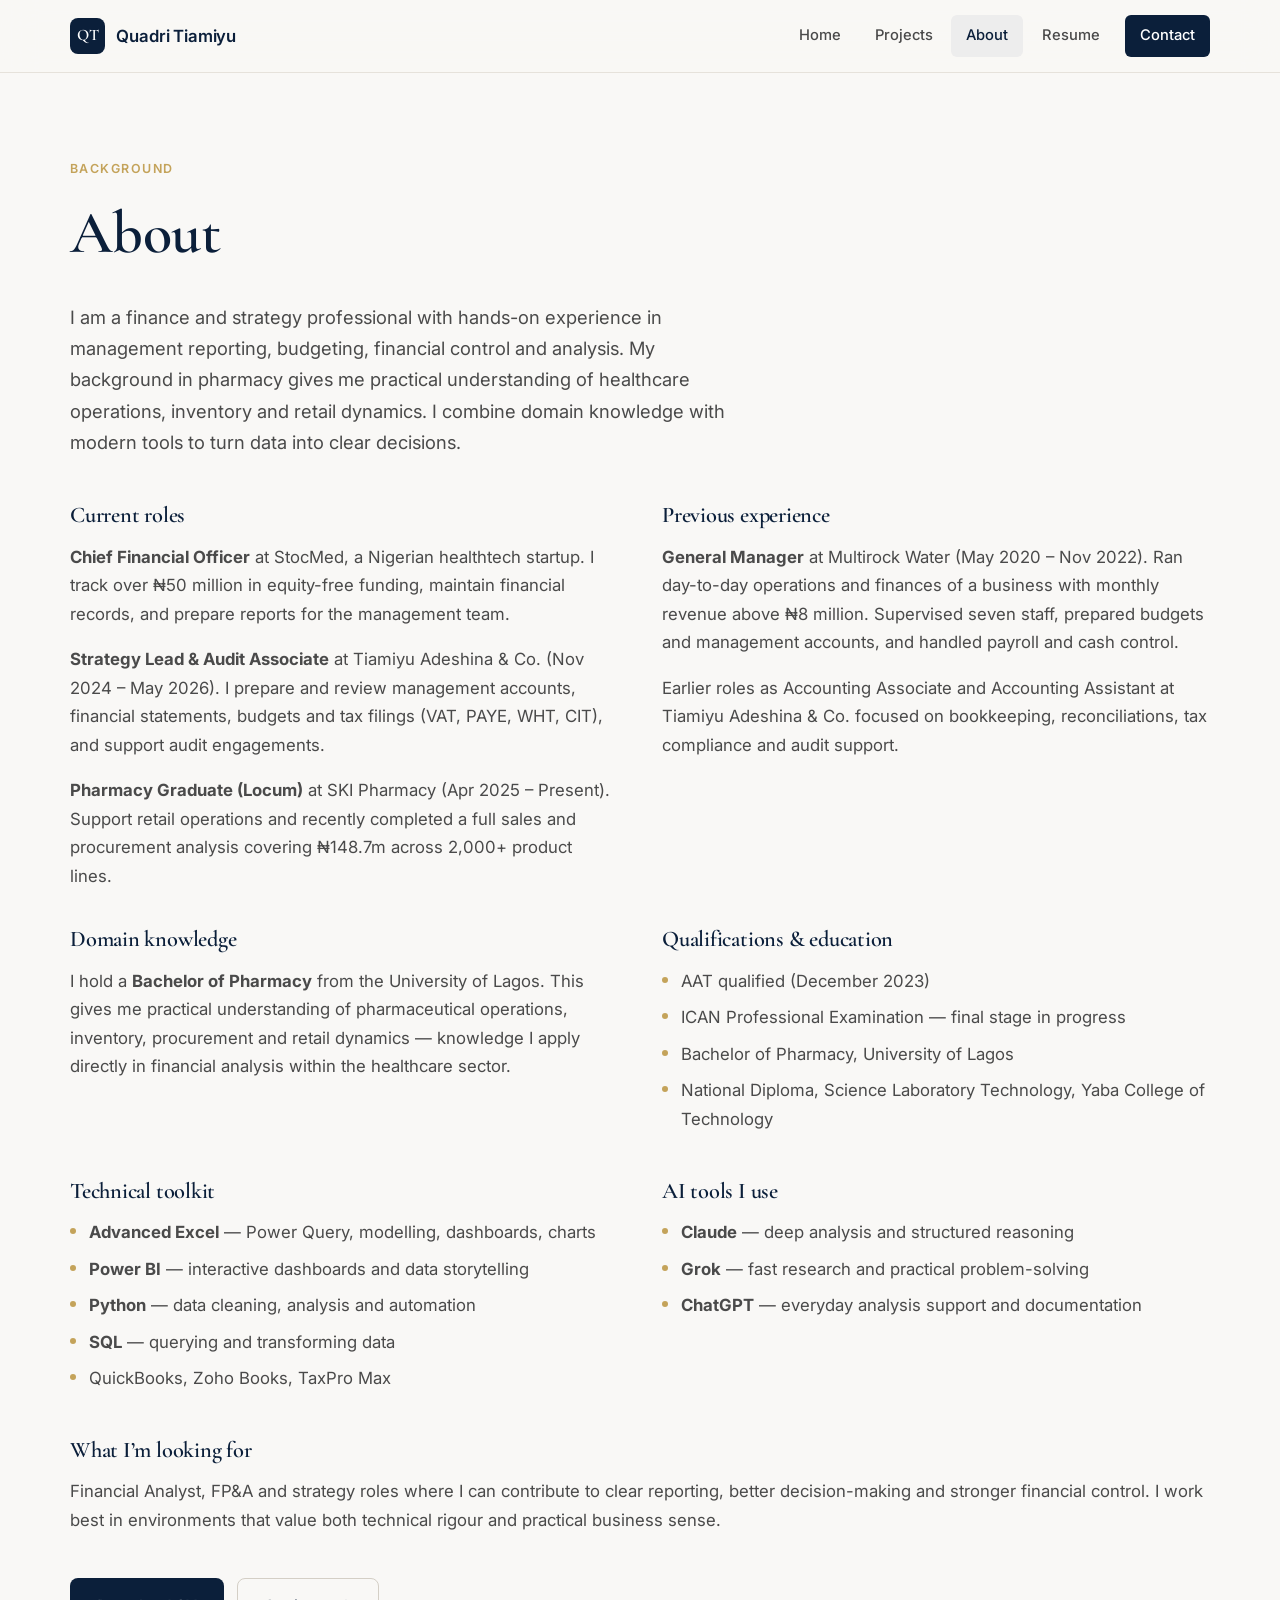
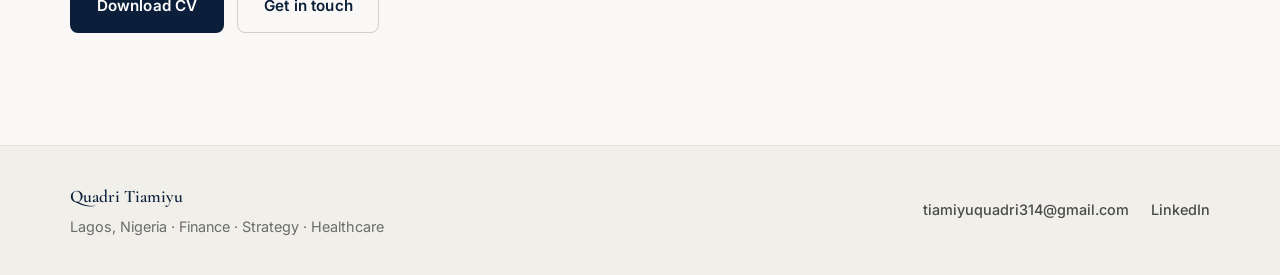
==== about.html @ 5e0dc0c6 "Add files via upload" ====
<!DOCTYPE html>
<html lang="en">
<head>
  <meta charset="utf-8">
  <meta name="viewport" content="width=device-width, initial-scale=1">
  <title>About | Quadri Tiamiyu</title>
  <meta name="description" content="Quadri Tiamiyu — Finance, Strategy and Healthcare professional in Lagos. CFO of StocMed, former General Manager, AAT qualified, ICAN final stage.">
  <link rel="icon" href="data:image/svg+xml,%3Csvg xmlns='http://www.w3.org/2000/svg' viewBox='0 0 64 64'%3E%3Crect width='64' height='64' rx='12' fill='%230B1F3A'/%3E%3Ctext x='32' y='42' font-size='26' font-family='Georgia' font-weight='bold' fill='white' text-anchor='middle'%3EQT%3C/text%3E%3C/svg%3E">
  <link rel="stylesheet" href="assets/css/style.css">
</head>
<body>
  <a class="skip" href="#main">Skip to content</a>

  <header class="site-header">
    <div class="wrap">
      <a class="logo" href="index.html">
        <span class="logo-mark">QT</span>
        <span class="logo-text">Quadri Tiamiyu</span>
      </a>
      <nav aria-label="Main">
        <a href="index.html">Home</a>
        <a href="projects.html">Projects</a>
        <a href="about.html" aria-current="page">About</a>
        <a href="assets/files/Quadri_Tiamiyu_CV.pdf">Resume</a>
        <a href="contact.html" class="nav-cta">Contact</a>
      </nav>
      <button class="nav-toggle" aria-label="Open menu" aria-expanded="false">
        <span></span><span></span>
      </button>
    </div>
  </header>

  <main id="main">
    <section class="page-intro">
      <div class="wrap">
        <p class="eyebrow">Background</p>
        <h1>About</h1>
        <p class="lead">
          I am a finance and strategy professional with hands-on experience in management reporting, 
          budgeting, financial control and analysis. My background in pharmacy gives me practical 
          understanding of healthcare operations, inventory and retail dynamics. I combine domain 
          knowledge with modern tools to turn data into clear decisions.
        </p>
      </div>
    </section>

    <section class="about-content">
      <div class="wrap">
        <div class="about-grid">
          <div class="about-block">
            <h2>Current roles</h2>
            <p>
              <strong>Chief Financial Officer</strong> at StocMed, a Nigerian healthtech startup. 
              I track over ₦50 million in equity-free funding, maintain financial records, and prepare 
              reports for the management team.
            </p>
            <p>
              <strong>Strategy Lead &amp; Audit Associate</strong> at Tiamiyu Adeshina &amp; Co. 
              (Nov 2024 – May 2026). I prepare and review management accounts, financial statements, 
              budgets and tax filings (VAT, PAYE, WHT, CIT), and support audit engagements.
            </p>
            <p>
              <strong>Pharmacy Graduate (Locum)</strong> at SKI Pharmacy (Apr 2025 – Present). 
              Support retail operations and recently completed a full sales and procurement analysis 
              covering ₦148.7m across 2,000+ product lines.
            </p>
          </div>

          <div class="about-block">
            <h2>Previous experience</h2>
            <p>
              <strong>General Manager</strong> at Multirock Water (May 2020 – Nov 2022). 
              Ran day-to-day operations and finances of a business with monthly revenue above ₦8 million. 
              Supervised seven staff, prepared budgets and management accounts, and handled payroll and cash control.
            </p>
            <p>
              Earlier roles as Accounting Associate and Accounting Assistant at Tiamiyu Adeshina &amp; Co. 
              focused on bookkeeping, reconciliations, tax compliance and audit support.
            </p>
          </div>

          <div class="about-block">
            <h2>Domain knowledge</h2>
            <p>
              I hold a <strong>Bachelor of Pharmacy</strong> from the University of Lagos. 
              This gives me practical understanding of pharmaceutical operations, inventory, 
              procurement and retail dynamics — knowledge I apply directly in financial analysis 
              within the healthcare sector.
            </p>
          </div>

          <div class="about-block">
            <h2>Qualifications &amp; education</h2>
            <ul class="clean-list">
              <li>AAT qualified (December 2023)</li>
              <li>ICAN Professional Examination — final stage in progress</li>
              <li>Bachelor of Pharmacy, University of Lagos</li>
              <li>National Diploma, Science Laboratory Technology, Yaba College of Technology</li>
            </ul>
          </div>

          <div class="about-block">
            <h2>Technical toolkit</h2>
            <ul class="clean-list">
              <li><strong>Advanced Excel</strong> — Power Query, modelling, dashboards, charts</li>
              <li><strong>Power BI</strong> — interactive dashboards and data storytelling</li>
              <li><strong>Python</strong> — data cleaning, analysis and automation</li>
              <li><strong>SQL</strong> — querying and transforming data</li>
              <li>QuickBooks, Zoho Books, TaxPro Max</li>
            </ul>
          </div>

          <div class="about-block">
            <h2>AI tools I use</h2>
            <ul class="clean-list">
              <li><strong>Claude</strong> — deep analysis and structured reasoning</li>
              <li><strong>Grok</strong> — fast research and practical problem-solving</li>
              <li><strong>ChatGPT</strong> — everyday analysis support and documentation</li>
            </ul>
          </div>

          <div class="about-block full">
            <h2>What I’m looking for</h2>
            <p>
              Financial Analyst, FP&amp;A and strategy roles where I can contribute to clear reporting, 
              better decision-making and stronger financial control. 
              I work best in environments that value both technical rigour and practical business sense.
            </p>
          </div>
        </div>

        <div class="about-actions">
          <a class="btn primary" href="assets/files/Quadri_Tiamiyu_CV.pdf">Download CV</a>
          <a class="btn secondary" href="contact.html">Get in touch</a>
        </div>
      </div>
    </section>
  </main>

  <footer class="site-footer">
    <div class="wrap">
      <div class="footer-left">
        <p class="footer-name">Quadri Tiamiyu</p>
        <p class="footer-loc">Lagos, Nigeria · Finance · Strategy · Healthcare</p>
      </div>
      <div class="footer-right">
        <a href="mailto:tiamiyuquadri314@gmail.com">tiamiyuquadri314@gmail.com</a>
        <a href="https://linkedin.com/in/quadri-tiamiyu-34753117a" rel="noopener" target="_blank">LinkedIn</a>
      </div>
    </div>
  </footer>

  <script src="assets/js/main.js"></script>
</body>
</html>
---- assets/css/style.css ----
/* =========================================================
   Quadri Tiamiyu — Personal Brand Site
   Finance | Strategy | Healthcare
   Premium, calm, decisive
   ========================================================= */

@import url('https://fonts.googleapis.com/css2?family=Cormorant+Garamond:ital,wght@0,500;0,600;0,700;1,500&family=Inter:wght@400;500;600;700&display=swap');

:root {
  --navy: #0B1F3A;
  --navy-soft: #152a47;
  --navy-deep: #071525;
  --gold: #C4A35A;
  --gold-soft: #D4B87A;
  --gold-muted: #F7F1E5;
  --bg: #F9F8F6;
  --bg-card: #FFFFFF;
  --bg-alt: #F1EFEA;
  --text: #1A1A1A;
  --text-soft: #4A4A4A;
  --text-muted: #6B6B6B;
  --border: #E6E2DB;
  --border-strong: #D4CFC6;
  --shadow: 0 8px 30px -10px rgba(11, 31, 58, 0.12);
  --shadow-hover: 0 16px 48px -12px rgba(11, 31, 58, 0.18);
  --radius: 14px;
  --radius-sm: 8px;

  --font-serif: "Cormorant Garamond", "Times New Roman", Times, serif;
  --font-sans: "Inter", system-ui, -apple-system, sans-serif;

  --wrap: min(1140px, calc(100% - 3rem));
  --section-y: clamp(4.5rem, 9vw, 7rem);
}

*, *::before, *::after { box-sizing: border-box; }
html { scroll-behavior: smooth; }
body {
  margin: 0;
  font-family: var(--font-sans);
  font-size: 1.05rem;
  line-height: 1.7;
  color: var(--text);
  background: var(--bg);
  -webkit-font-smoothing: antialiased;
}
img { max-width: 100%; display: block; }
a { color: var(--navy); text-decoration: none; transition: color 0.25s ease; }
a:hover { color: var(--gold); }
h1, h2, h3 {
  font-family: var(--font-serif);
  font-weight: 600;
  line-height: 1.2;
  color: var(--navy);
  margin: 0 0 0.55em;
  letter-spacing: -0.01em;
}
h1 { font-size: clamp(2.6rem, 5.8vw, 3.75rem); font-weight: 600; }
h2 { font-size: clamp(1.85rem, 3.4vw, 2.35rem); }
h3 { font-size: 1.2rem; font-family: var(--font-sans); font-weight: 600; }
p { margin: 0 0 1em; }
p:last-child { margin-bottom: 0; }
ul { margin: 0; padding: 0; list-style: none; }

.skip {
  position: absolute;
  left: -9999px;
  top: 0;
  background: var(--navy);
  color: white;
  padding: 0.75rem 1.25rem;
  z-index: 100;
}
.skip:focus { left: 1rem; top: 1rem; }

.wrap {
  width: var(--wrap);
  margin-inline: auto;
}

/* Header */
.site-header {
  position: sticky;
  top: 0;
  z-index: 50;
  background: rgba(249, 248, 246, 0.9);
  backdrop-filter: blur(16px);
  border-bottom: 1px solid var(--border);
  transition: background 0.3s ease;
}
.site-header .wrap {
  display: flex;
  align-items: center;
  justify-content: space-between;
  height: 4.5rem;
}
.logo {
  display: flex;
  align-items: center;
  gap: 0.7rem;
  color: var(--navy);
  font-weight: 600;
  font-size: 1.05rem;
}
.logo:hover { color: var(--navy); }
.logo-mark {
  display: grid;
  place-items: center;
  width: 2.2rem;
  height: 2.2rem;
  background: var(--navy);
  color: white;
  font-family: var(--font-serif);
  font-size: 1rem;
  font-weight: 600;
  border-radius: 8px;
}
.logo-text { letter-spacing: -0.01em; }

nav {
  display: flex;
  align-items: center;
  gap: 0.2rem;
}
nav a {
  padding: 0.5rem 0.95rem;
  font-size: 0.92rem;
  font-weight: 500;
  color: var(--text-soft);
  border-radius: 6px;
  transition: color 0.25s, background 0.25s;
}
nav a:hover,
nav a[aria-current="page"] {
  color: var(--navy);
  background: rgba(11, 31, 58, 0.05);
}
nav a.nav-cta {
  margin-left: 0.4rem;
  background: var(--navy);
  color: white;
}
nav a.nav-cta:hover {
  background: var(--navy-soft);
  color: white;
}

.nav-toggle {
  display: none;
  background: none;
  border: none;
  width: 2.5rem;
  height: 2.5rem;
  padding: 0.5rem;
  cursor: pointer;
}
.nav-toggle span {
  display: block;
  height: 2px;
  background: var(--navy);
  margin: 5px 0;
  transition: 0.25s;
}

/* Buttons */
.btn {
  display: inline-flex;
  align-items: center;
  justify-content: center;
  padding: 0.85rem 1.6rem;
  font-size: 0.95rem;
  font-weight: 600;
  border-radius: 8px;
  border: 1.5px solid transparent;
  transition: all 0.28s ease;
  cursor: pointer;
  font-family: var(--font-sans);
  letter-spacing: 0.01em;
}
.btn.primary {
  background: var(--navy);
  color: white;
}
.btn.primary:hover {
  background: var(--navy-soft);
  color: white;
  transform: translateY(-3px) scale(1.02);
  box-shadow: 0 12px 32px -8px rgba(11, 31, 58, 0.35);
}
.btn.secondary {
  background: transparent;
  color: var(--navy);
  border-color: var(--border-strong);
}
.btn.secondary:hover {
  border-color: var(--navy);
  background: rgba(11, 31, 58, 0.03);
  color: var(--navy);
  transform: translateY(-1px);
}

/* Hero */
.hero {
  padding: clamp(4rem, 10vw, 7rem) 0 clamp(4.5rem, 9vw, 6rem);
  background:
    radial-gradient(ellipse 70% 50% at 80% 15%, rgba(196, 163, 90, 0.08), transparent),
    radial-gradient(ellipse 50% 40% at 5% 85%, rgba(11, 31, 58, 0.04), transparent),
    var(--bg);
}
.hero .wrap {
  display: grid;
  grid-template-columns: 1.2fr 0.8fr;
  gap: 4rem;
  align-items: center;
}
.eyebrow {
  display: inline-block;
  font-size: 0.78rem;
  font-weight: 600;
  letter-spacing: 0.12em;
  text-transform: uppercase;
  color: var(--gold);
  margin-bottom: 1.1rem;
}
.hero h1 em {
  font-style: italic;
  color: var(--gold);
  font-weight: 500;
}
.lead {
  font-size: 1.15rem;
  color: var(--text-soft);
  max-width: 36rem;
  margin-bottom: 2rem;
  line-height: 1.7;
}
.hero-actions {
  display: flex;
  flex-wrap: wrap;
  gap: 0.85rem;
}

.hero-visual {
  display: flex;
  justify-content: flex-end;
}
.hero-card {
  background: var(--bg-card);
  border: 1px solid var(--border);
  border-radius: 18px;
  padding: 1.9rem;
  box-shadow: var(--shadow);
  width: 100%;
  max-width: 310px;
  transition: transform 0.4s ease, box-shadow 0.4s ease;
}
.hero-card:hover {
  transform: translateY(-4px);
  box-shadow: var(--shadow-hover);
}
.hero-card-label {
  font-size: 0.72rem;
  font-weight: 600;
  letter-spacing: 0.1em;
  text-transform: uppercase;
  color: var(--text-muted);
  margin-bottom: 1.3rem;
}
.hero-stat {
  padding: 0.9rem 0;
  border-top: 1px solid var(--border);
}
.hero-stat:first-of-type { border-top: none; padding-top: 0; }
.stat-value {
  display: block;
  font-family: var(--font-serif);
  font-size: 1.65rem;
  color: var(--navy);
  letter-spacing: -0.02em;
  font-weight: 600;
}
.stat-label {
  font-size: 0.875rem;
  color: var(--text-muted);
}

/* Sections common */
.section-header {
  margin-bottom: 2.5rem;
}
.section-header.row {
  display: flex;
  justify-content: space-between;
  align-items: flex-end;
  gap: 1.5rem;
  flex-wrap: wrap;
}
.section-desc {
  color: var(--text-soft);
  margin-top: -0.35rem;
  font-size: 1.08rem;
}
.text-link {
  font-weight: 600;
  font-size: 0.95rem;
  color: var(--gold);
  white-space: nowrap;
  transition: color 0.25s;
}
.text-link:hover { color: var(--navy); }

/* Proof */
.proof {
  padding: var(--section-y) 0;
}
.proof-grid {
  display: grid;
  grid-template-columns: repeat(4, 1fr);
  gap: 1.35rem;
}
.proof-card {
  background: var(--bg-card);
  border: 1px solid var(--border);
  border-radius: var(--radius);
  padding: 1.65rem 1.45rem;
  transition: transform 0.35s ease, box-shadow 0.35s ease, border-color 0.35s;
  display: flex;
  flex-direction: column;
  height: 100%;
}
.proof-card:hover {
  transform: translateY(-6px) scale(1.01);
  box-shadow: var(--shadow-hover);
  border-color: rgba(196, 163, 90, 0.35);
}
.proof-figure {
  font-family: var(--font-serif);
  font-size: 1.95rem;
  color: var(--navy);
  letter-spacing: -0.02em;
  margin-bottom: 0.55rem;
  line-height: 1.15;
  font-weight: 600;
}
.proof-card h3 {
  margin-bottom: 0.5rem;
  font-size: 1.05rem;
}
.proof-card p {
  font-size: 0.92rem;
  color: var(--text-soft);
  margin-bottom: 1.1rem;
  flex: 1;
  line-height: 1.6;
}
.proof-tag {
  display: inline-block;
  font-size: 0.72rem;
  font-weight: 600;
  letter-spacing: 0.04em;
  color: var(--navy);
  background: var(--gold-muted);
  padding: 0.28rem 0.6rem;
  border-radius: 4px;
  margin-top: auto;
  align-self: flex-start;
}

/* Toolkit */
.toolkit {
  padding: var(--section-y) 0;
  background: var(--bg-alt);
}
.toolkit-grid {
  display: grid;
  grid-template-columns: repeat(3, 1fr);
  gap: 1.35rem;
}
.tool-card {
  background: var(--bg-card);
  border: 1px solid var(--border);
  border-radius: var(--radius);
  padding: 1.65rem;
  transition: transform 0.35s, box-shadow 0.35s;
  display: flex;
  flex-direction: column;
  height: 100%;
}
.tool-card:hover {
  transform: translateY(-6px) scale(1.01);
  box-shadow: var(--shadow-hover);
  border-color: rgba(196, 163, 90, 0.3);
}
.tool-card.featured {
  border-color: #e0d5b8;
  background: linear-gradient(165deg, #ffffff 0%, #faf7f0 100%);
}
.tool-icon {
  width: 44px;
  height: 44px;
  display: grid;
  place-items: center;
  font-size: 1.4rem;
  margin-bottom: 1rem;
  border-radius: 10px;
  background: #f5f2eb;
  flex-shrink: 0;
}
.tool-card h3 { margin-bottom: 0.45rem; }
.tool-card p {
  font-size: 0.94rem;
  color: var(--text-soft);
  flex: 1;
  line-height: 1.6;
}

/* AI Section */
.ai-section {
  padding: var(--section-y) 0;
}
.ai-grid {
  display: grid;
  grid-template-columns: repeat(3, 1fr);
  gap: 1.35rem;
}
.ai-card {
  background: var(--bg-card);
  border: 1px solid var(--border);
  border-radius: var(--radius);
  padding: 1.75rem;
  text-align: center;
  transition: transform 0.35s, box-shadow 0.35s;
  display: flex;
  flex-direction: column;
  height: 100%;
}
.ai-card:hover {
  transform: translateY(-6px) scale(1.01);
  box-shadow: var(--shadow-hover);
  border-color: rgba(196, 163, 90, 0.3);
}
.ai-card .ai-name {
  font-family: var(--font-serif);
  font-size: 1.35rem;
  color: var(--navy);
  margin-bottom: 0.55rem;
  font-weight: 600;
}
.ai-card p {
  font-size: 0.92rem;
  color: var(--text-soft);
  flex: 1;
  line-height: 1.6;
}

/* Focus */
.focus {
  padding: var(--section-y) 0;
  background: var(--bg-alt);
}
.focus-grid {
  display: grid;
  grid-template-columns: repeat(2, 1fr);
  gap: 1.75rem 3rem;
}
.focus-item {
  display: flex;
  gap: 1.2rem;
  align-items: flex-start;
}
.focus-num {
  font-family: var(--font-serif);
  font-size: 1.65rem;
  color: var(--gold);
  opacity: 0.85;
  line-height: 1;
  min-width: 2.2rem;
  font-weight: 600;
}
.focus-item h3 { margin-bottom: 0.3rem; }
.focus-item p {
  font-size: 0.97rem;
  color: var(--text-soft);
}

/* Featured projects */
.featured {
  padding: var(--section-y) 0;
}
.featured-grid {
  display: grid;
  grid-template-columns: repeat(2, 1fr);
  gap: 1.6rem;
}
.proj-card {
  background: var(--bg-card);
  border: 1px solid var(--border);
  border-radius: var(--radius);
  padding: 1.9rem;
  transition: transform 0.35s, box-shadow 0.35s;
}
.proj-card:hover {
  transform: translateY(-6px) scale(1.01);
  box-shadow: var(--shadow-hover);
  border-color: rgba(196, 163, 90, 0.3);
}
.proj-meta {
  display: flex;
  flex-wrap: wrap;
  align-items: center;
  gap: 0.65rem 1rem;
  margin-bottom: 0.95rem;
}
.tag {
  font-size: 0.72rem;
  font-weight: 600;
  letter-spacing: 0.05em;
  text-transform: uppercase;
  padding: 0.3rem 0.65rem;
  border-radius: 4px;
}
.tag.progress {
  background: #FEF3C7;
  color: #92400E;
}
.tag.done {
  background: #E8F5E9;
  color: #1B5E20;
}
.tools {
  font-size: 0.8rem;
  color: var(--text-muted);
  font-weight: 500;
}
.proj-card h3 { margin-bottom: 0.55rem; }
.proj-card > p {
  font-size: 0.97rem;
  color: var(--text-soft);
  margin-bottom: 0.85rem;
}
.proj-goal {
  font-size: 0.92rem;
  color: var(--text);
  border-top: 1px solid var(--border);
  padding-top: 0.95rem;
  margin-top: 0.5rem;
}

/* CTA */
.cta {
  padding: var(--section-y) 0;
}
.cta-content {
  background: var(--navy);
  color: white;
  border-radius: 22px;
  padding: clamp(2.75rem, 6.5vw, 4rem);
  text-align: center;
}
.cta-content h2 {
  color: white;
  max-width: 26ch;
  margin-inline: auto;
  margin-bottom: 0.85rem;
}
.cta-content p {
  color: rgba(255,255,255,0.78);
  margin-bottom: 1.9rem;
  font-size: 1.12rem;
}
.cta .btn.primary {
  background: var(--gold);
  color: var(--navy-deep);
}
.cta .btn.primary:hover {
  background: var(--gold-soft);
  color: var(--navy-deep);
}
.cta .btn.secondary {
  border-color: rgba(255,255,255,0.35);
  color: white;
}
.cta .btn.secondary:hover {
  border-color: white;
  background: rgba(255,255,255,0.08);
  color: white;
}

/* Page intro */
.page-intro {
  padding: clamp(3.25rem, 7.5vw, 5rem) 0 2.75rem;
}
.page-intro .lead {
  max-width: 42rem;
}

/* Filters */
.filters {
  display: flex;
  flex-wrap: wrap;
  gap: 0.55rem;
  margin-top: 1.9rem;
}
.filters button {
  padding: 0.55rem 1.2rem;
  font-size: 0.875rem;
  font-weight: 600;
  font-family: inherit;
  border: 1.5px solid var(--border-strong);
  background: transparent;
  color: var(--text-soft);
  border-radius: 999px;
  cursor: pointer;
  transition: all 0.25s;
}
.filters button:hover {
  border-color: var(--navy);
  color: var(--navy);
}
.filters button[aria-pressed="true"] {
  background: var(--navy);
  border-color: var(--navy);
  color: white;
}

/* Project list */
.project-list-section {
  padding-bottom: var(--section-y);
}
.project-list {
  display: flex;
  flex-direction: column;
  gap: 1.6rem;
}
.proj {
  background: var(--bg-card);
  border: 1px solid var(--border);
  border-radius: var(--radius);
  padding: 2rem 1.9rem;
  transition: box-shadow 0.35s, border-color 0.35s, transform 0.35s;
}
.proj:hover {
  box-shadow: var(--shadow);
  border-color: #d4cfc6;
  transform: translateY(-2px);
}
.proj-top {
  display: flex;
  flex-wrap: wrap;
  align-items: center;
  gap: 0.65rem 1rem;
  margin-bottom: 0.85rem;
}
.proj h2 {
  font-size: 1.45rem;
  margin-bottom: 0.65rem;
}
.proj-desc {
  color: var(--text-soft);
  margin-bottom: 1.1rem;
}
.proj-details {
  background: #F8F6F2;
  border-radius: var(--radius-sm);
  padding: 1.2rem 1.35rem;
  margin-bottom: 0.95rem;
  font-size: 0.94rem;
}
.proj-details p {
  margin-bottom: 0.55rem;
}
.proj-details p:last-child { margin-bottom: 0; }
.note {
  font-size: 0.88rem;
  color: var(--text-muted);
}
.note a {
  color: var(--gold);
  font-weight: 600;
}
.note a:hover { color: var(--navy); }

/* About */
.about-content {
  padding-bottom: var(--section-y);
}
.about-grid {
  display: grid;
  grid-template-columns: repeat(2, 1fr);
  gap: 2.25rem 2.75rem;
  margin-bottom: 2.75rem;
}
.about-block.full {
  grid-column: 1 / -1;
}
.about-block h2 {
  font-size: 1.4rem;
  margin-bottom: 0.85rem;
}
.about-block p {
  color: var(--text-soft);
}
.clean-list li {
  position: relative;
  padding-left: 1.2rem;
  margin-bottom: 0.5rem;
  color: var(--text-soft);
}
.clean-list li::before {
  content: "";
  position: absolute;
  left: 0;
  top: 0.6em;
  width: 6px;
  height: 6px;
  background: var(--gold);
  border-radius: 50%;
}
.about-actions {
  display: flex;
  flex-wrap: wrap;
  gap: 0.85rem;
}

/* Contact */
.contact-section {
  padding-bottom: var(--section-y);
}
.contact-grid {
  display: grid;
  grid-template-columns: repeat(auto-fit, minmax(230px, 1fr));
  gap: 1.35rem;
  margin-bottom: 2.75rem;
}
.contact-card {
  background: var(--bg-card);
  border: 1px solid var(--border);
  border-radius: var(--radius);
  padding: 1.9rem;
  transition: transform 0.3s, box-shadow 0.3s;
}
.contact-card:hover {
  transform: translateY(-3px);
  box-shadow: var(--shadow);
}
.contact-card h2 {
  font-size: 0.78rem;
  font-family: var(--font-sans);
  font-weight: 600;
  letter-spacing: 0.08em;
  text-transform: uppercase;
  color: var(--text-muted);
  margin-bottom: 0.65rem;
}
.contact-link {
  font-weight: 600;
  color: var(--navy);
  word-break: break-all;
}
.contact-link:hover { color: var(--gold); }
.contact-actions {
  display: flex;
  flex-wrap: wrap;
  gap: 0.85rem;
}

/* Footer */
.site-footer {
  border-top: 1px solid var(--border);
  padding: 2.25rem 0;
  background: var(--bg-alt);
}
.site-footer .wrap {
  display: flex;
  justify-content: space-between;
  align-items: center;
  flex-wrap: wrap;
  gap: 1rem;
}
.footer-name {
  font-weight: 600;
  color: var(--navy);
  margin-bottom: 0.15rem;
  font-family: var(--font-serif);
  font-size: 1.1rem;
}
.footer-loc {
  font-size: 0.9rem;
  color: var(--text-muted);
  margin: 0;
}
.footer-right {
  display: flex;
  gap: 1.35rem;
  font-size: 0.9rem;
}
.footer-right a {
  color: var(--text-soft);
  font-weight: 500;
}
.footer-right a:hover { color: var(--navy); }

/* Entrance animation helpers */
.fade-up {
  opacity: 0;
  transform: translateY(22px);
  transition: opacity 0.7s ease, transform 0.7s ease;
}
.fade-up.visible {
  opacity: 1;
  transform: translateY(0);
}

/* Responsive */
@media (max-width: 960px) {
  .hero .wrap {
    grid-template-columns: 1fr;
    gap: 2.75rem;
  }
  .hero-visual { justify-content: flex-start; }
  .proof-grid { grid-template-columns: repeat(2, 1fr); }
  .toolkit-grid,
  .ai-grid { grid-template-columns: repeat(2, 1fr); }
}

@media (max-width: 720px) {
  nav { display: none; }
  .nav-toggle { display: block; }
  .proof-grid,
  .featured-grid,
  .focus-grid,
  .about-grid,
  .toolkit-grid,
  .ai-grid {
    grid-template-columns: 1fr;
  }
  .section-header.row {
    flex-direction: column;
    align-items: flex-start;
  }
}

@media (max-width: 480px) {
  :root { --wrap: calc(100% - 1.85rem); }
  .hero-actions, .about-actions, .contact-actions {
    flex-direction: column;
  }
  .btn { width: 100%; }
}


/* Gradient text accent */
.gradient-text {
  background: linear-gradient(135deg, var(--navy) 0%, var(--gold) 100%);
  -webkit-background-clip: text;
  -webkit-text-fill-color: transparent;
  background-clip: text;
}

/* Soft ambient glow behind hero card */
.hero-visual {
  position: relative;
}
.hero-visual::before {
  content: "";
  position: absolute;
  width: 220px;
  height: 220px;
  background: radial-gradient(circle, rgba(196,163,90,0.18) 0%, transparent 70%);
  top: 50%;
  left: 50%;
  transform: translate(-50%, -50%);
  pointer-events: none;
  z-index: 0;
}
.hero-card {
  position: relative;
  z-index: 1;
}

/* Smoother transitions globally for interactive elements */
.proof-card,
.tool-card,
.ai-card,
.proj-card,
.contact-card,
.btn {
  transition: transform 0.35s cubic-bezier(0.22, 1, 0.36, 1),
              box-shadow 0.35s cubic-bezier(0.22, 1, 0.36, 1),
              border-color 0.35s ease,
              background 0.3s ease;
}
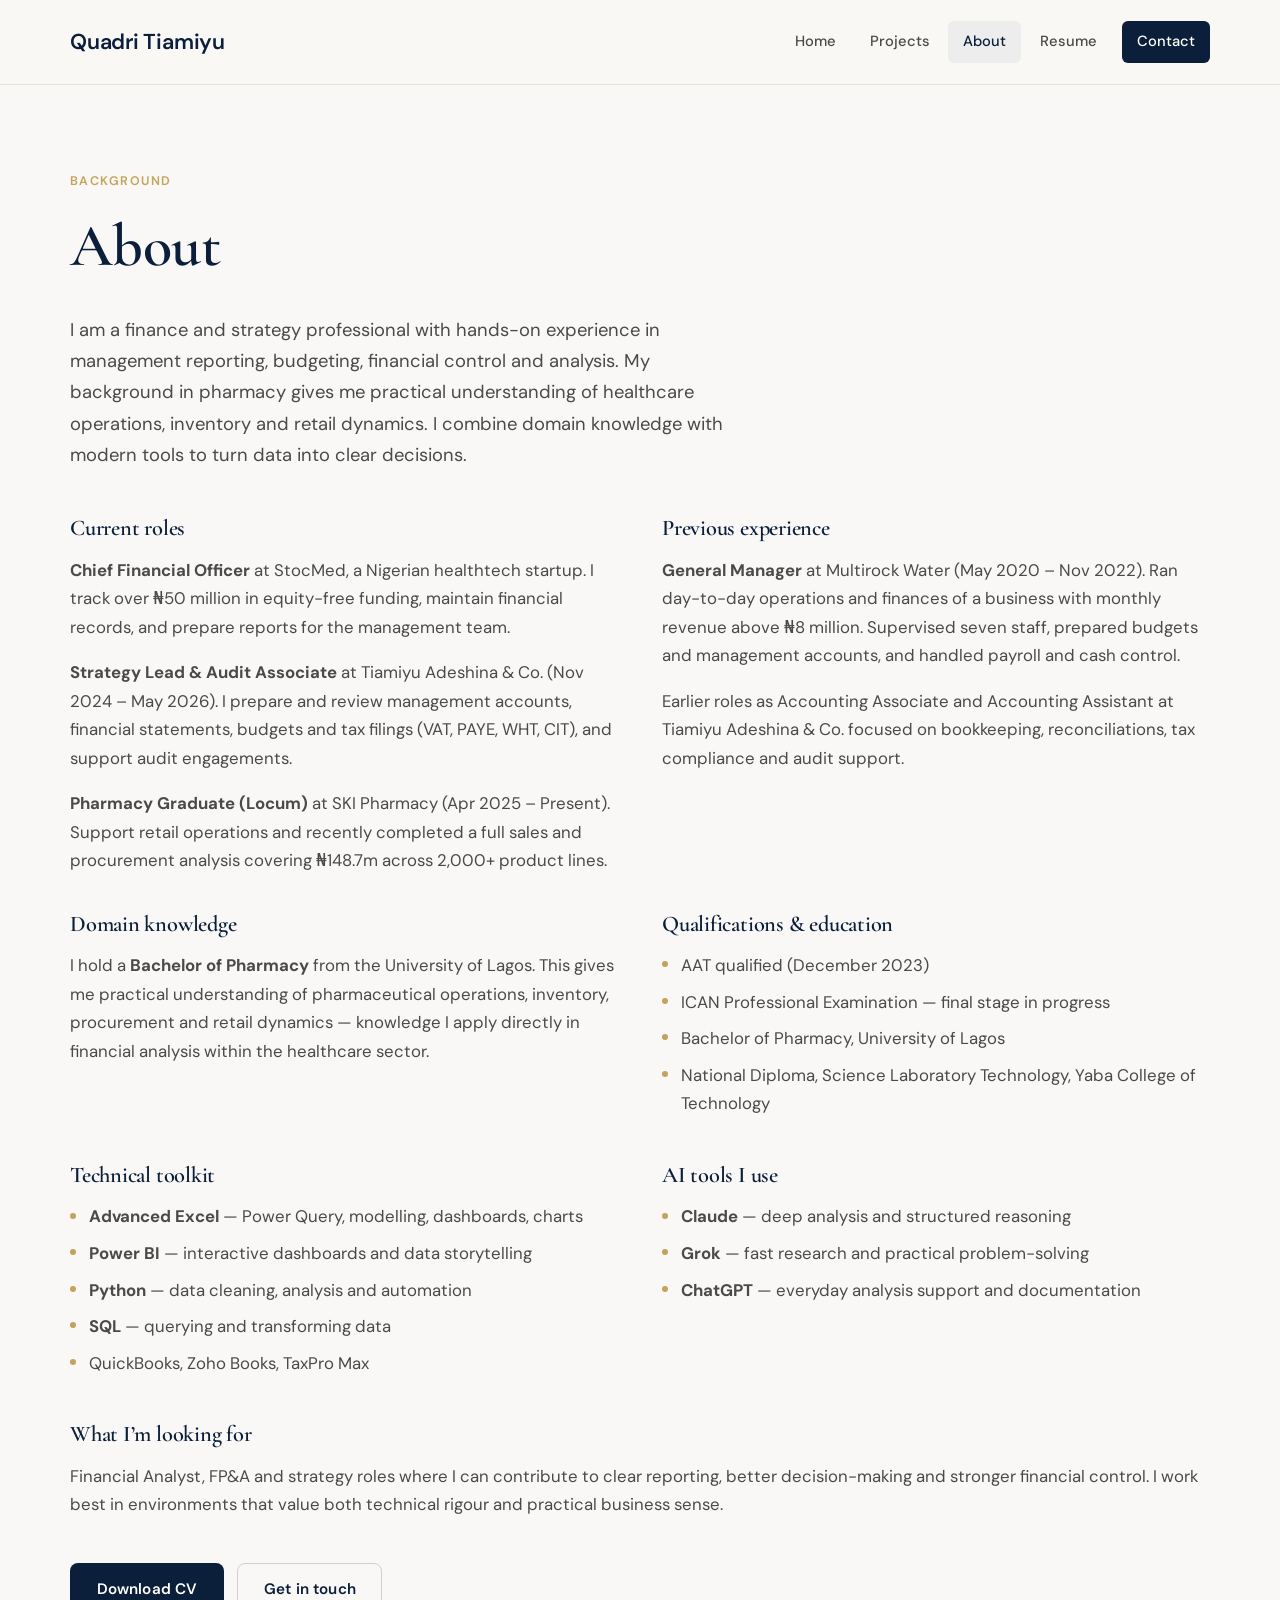
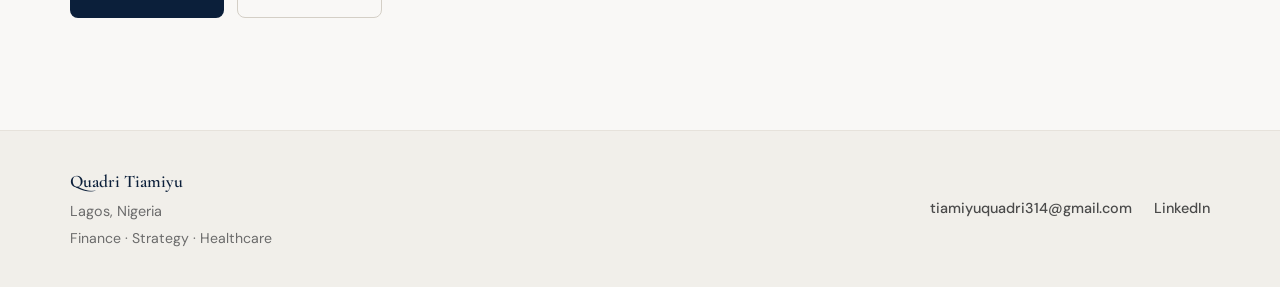
==== commit 5c0af9fd: "Add files via upload" ====
--- a/about.html
+++ b/about.html
@@ -14,7 +14,6 @@
   <header class="site-header">
     <div class="wrap">
       <a class="logo" href="index.html">
-        <span class="logo-mark">QT</span>
         <span class="logo-text">Quadri Tiamiyu</span>
       </a>
       <nav aria-label="Main">
@@ -141,7 +140,7 @@
     <div class="wrap">
       <div class="footer-left">
         <p class="footer-name">Quadri Tiamiyu</p>
-        <p class="footer-loc">Lagos, Nigeria · Finance · Strategy · Healthcare</p>
+        <p class="footer-loc">Lagos, Nigeria<br><span>Finance · Strategy · Healthcare</span></p>
       </div>
       <div class="footer-right">
         <a href="mailto:tiamiyuquadri314@gmail.com">tiamiyuquadri314@gmail.com</a>
--- a/assets/css/style.css
+++ b/assets/css/style.css
@@ -4,7 +4,7 @@
    Premium, calm, decisive
    ========================================================= */
 
-@import url('https://fonts.googleapis.com/css2?family=Cormorant+Garamond:ital,wght@0,500;0,600;0,700;1,500&family=Inter:wght@400;500;600;700&display=swap');
+@import url('https://fonts.googleapis.com/css2?family=Cormorant+Garamond:ital,wght@0,500;0,600;0,700;1,500&family=DM+Sans:ital,opsz,wght@0,9..40,400;0,9..40,500;0,9..40,600;0,9..40,700;1,9..40,400&display=swap');
 
 :root {
   --navy: #0B1F3A;
@@ -27,7 +27,7 @@
   --radius-sm: 8px;
 
   --font-serif: "Cormorant Garamond", "Times New Roman", Times, serif;
-  --font-sans: "Inter", system-ui, -apple-system, sans-serif;
+  --font-sans: "DM Sans", system-ui, -apple-system, sans-serif;
 
   --wrap: min(1140px, calc(100% - 3rem));
   --section-y: clamp(4.5rem, 9vw, 7rem);
@@ -92,7 +92,7 @@
   display: flex;
   align-items: center;
   justify-content: space-between;
-  height: 4.5rem;
+  height: 5.25rem;
 }
 .logo {
   display: flex;
@@ -100,20 +100,12 @@
   gap: 0.7rem;
   color: var(--navy);
   font-weight: 600;
-  font-size: 1.05rem;
+  font-size: 1.35rem;
+  letter-spacing: -0.02em;
 }
 .logo:hover { color: var(--navy); }
 .logo-mark {
-  display: grid;
-  place-items: center;
-  width: 2.2rem;
-  height: 2.2rem;
-  background: var(--navy);
-  color: white;
-  font-family: var(--font-serif);
-  font-size: 1rem;
-  font-weight: 600;
-  border-radius: 8px;
+  display: none;
 }
 .logo-text { letter-spacing: -0.01em; }
 
@@ -322,7 +314,7 @@
   background: var(--bg-card);
   border: 1px solid var(--border);
   border-radius: var(--radius);
-  padding: 1.65rem 1.45rem;
+  padding: 1.85rem 1.65rem;
   transition: transform 0.35s ease, box-shadow 0.35s ease, border-color 0.35s;
   display: flex;
   flex-direction: column;
@@ -380,7 +372,7 @@
   background: var(--bg-card);
   border: 1px solid var(--border);
   border-radius: var(--radius);
-  padding: 1.65rem;
+  padding: 1.85rem 1.75rem;
   transition: transform 0.35s, box-shadow 0.35s;
   display: flex;
   flex-direction: column;
@@ -427,8 +419,8 @@
   background: var(--bg-card);
   border: 1px solid var(--border);
   border-radius: var(--radius);
-  padding: 1.75rem;
-  text-align: center;
+  padding: 1.85rem 1.75rem;
+  text-align: left;
   transition: transform 0.35s, box-shadow 0.35s;
   display: flex;
   flex-direction: column;
@@ -445,6 +437,7 @@
   color: var(--navy);
   margin-bottom: 0.55rem;
   font-weight: 600;
+  text-align: left;
 }
 .ai-card p {
   font-size: 0.92rem;
@@ -556,6 +549,9 @@
   border-radius: 22px;
   padding: clamp(2.75rem, 6.5vw, 4rem);
   text-align: center;
+}
+.cta-content .hero-actions {
+  justify-content: center;
 }
 .cta-content h2 {
   color: white;
@@ -851,10 +847,11 @@
 
 /* Gradient text accent */
 .gradient-text {
-  background: linear-gradient(135deg, var(--navy) 0%, var(--gold) 100%);
+  background: linear-gradient(135deg, var(--navy) 10%, var(--gold) 55%, var(--gold-soft) 100%);
   -webkit-background-clip: text;
   -webkit-text-fill-color: transparent;
   background-clip: text;
+  filter: drop-shadow(0 0 18px rgba(196, 163, 90, 0.35));
 }
 
 /* Soft ambient glow behind hero card */
@@ -864,14 +861,15 @@
 .hero-visual::before {
   content: "";
   position: absolute;
-  width: 220px;
-  height: 220px;
-  background: radial-gradient(circle, rgba(196,163,90,0.18) 0%, transparent 70%);
+  width: 280px;
+  height: 280px;
+  background: radial-gradient(circle, rgba(196,163,90,0.28) 0%, rgba(196,163,90,0.08) 45%, transparent 70%);
   top: 50%;
   left: 50%;
   transform: translate(-50%, -50%);
   pointer-events: none;
   z-index: 0;
+  filter: blur(4px);
 }
 .hero-card {
   position: relative;
@@ -890,3 +888,54 @@
               border-color 0.35s ease,
               background 0.3s ease;
 }
+
+
+/* Contact form */
+.contact-form {
+  background: var(--bg-card);
+  border: 1px solid var(--border);
+  border-radius: var(--radius);
+  padding: 2rem 1.9rem;
+  margin-bottom: 2rem;
+  max-width: 640px;
+}
+.contact-form label {
+  display: block;
+  font-size: 0.85rem;
+  font-weight: 600;
+  color: var(--text-soft);
+  margin-bottom: 0.4rem;
+}
+.contact-form input,
+.contact-form textarea {
+  width: 100%;
+  padding: 0.85rem 1rem;
+  border: 1.5px solid var(--border-strong);
+  border-radius: 8px;
+  font-family: var(--font-sans);
+  font-size: 0.95rem;
+  color: var(--text);
+  background: #fff;
+  margin-bottom: 1.15rem;
+  transition: border-color 0.25s, box-shadow 0.25s;
+}
+.contact-form input:focus,
+.contact-form textarea:focus {
+  outline: none;
+  border-color: var(--gold);
+  box-shadow: 0 0 0 3px rgba(196, 163, 90, 0.18);
+}
+.contact-form textarea {
+  min-height: 130px;
+  resize: vertical;
+}
+.contact-form .btn {
+  margin-top: 0.25rem;
+}
+
+/* Footer stack */
+.footer-loc span {
+  display: block;
+  margin-top: 0.2rem;
+  font-size: 0.88rem;
+}
